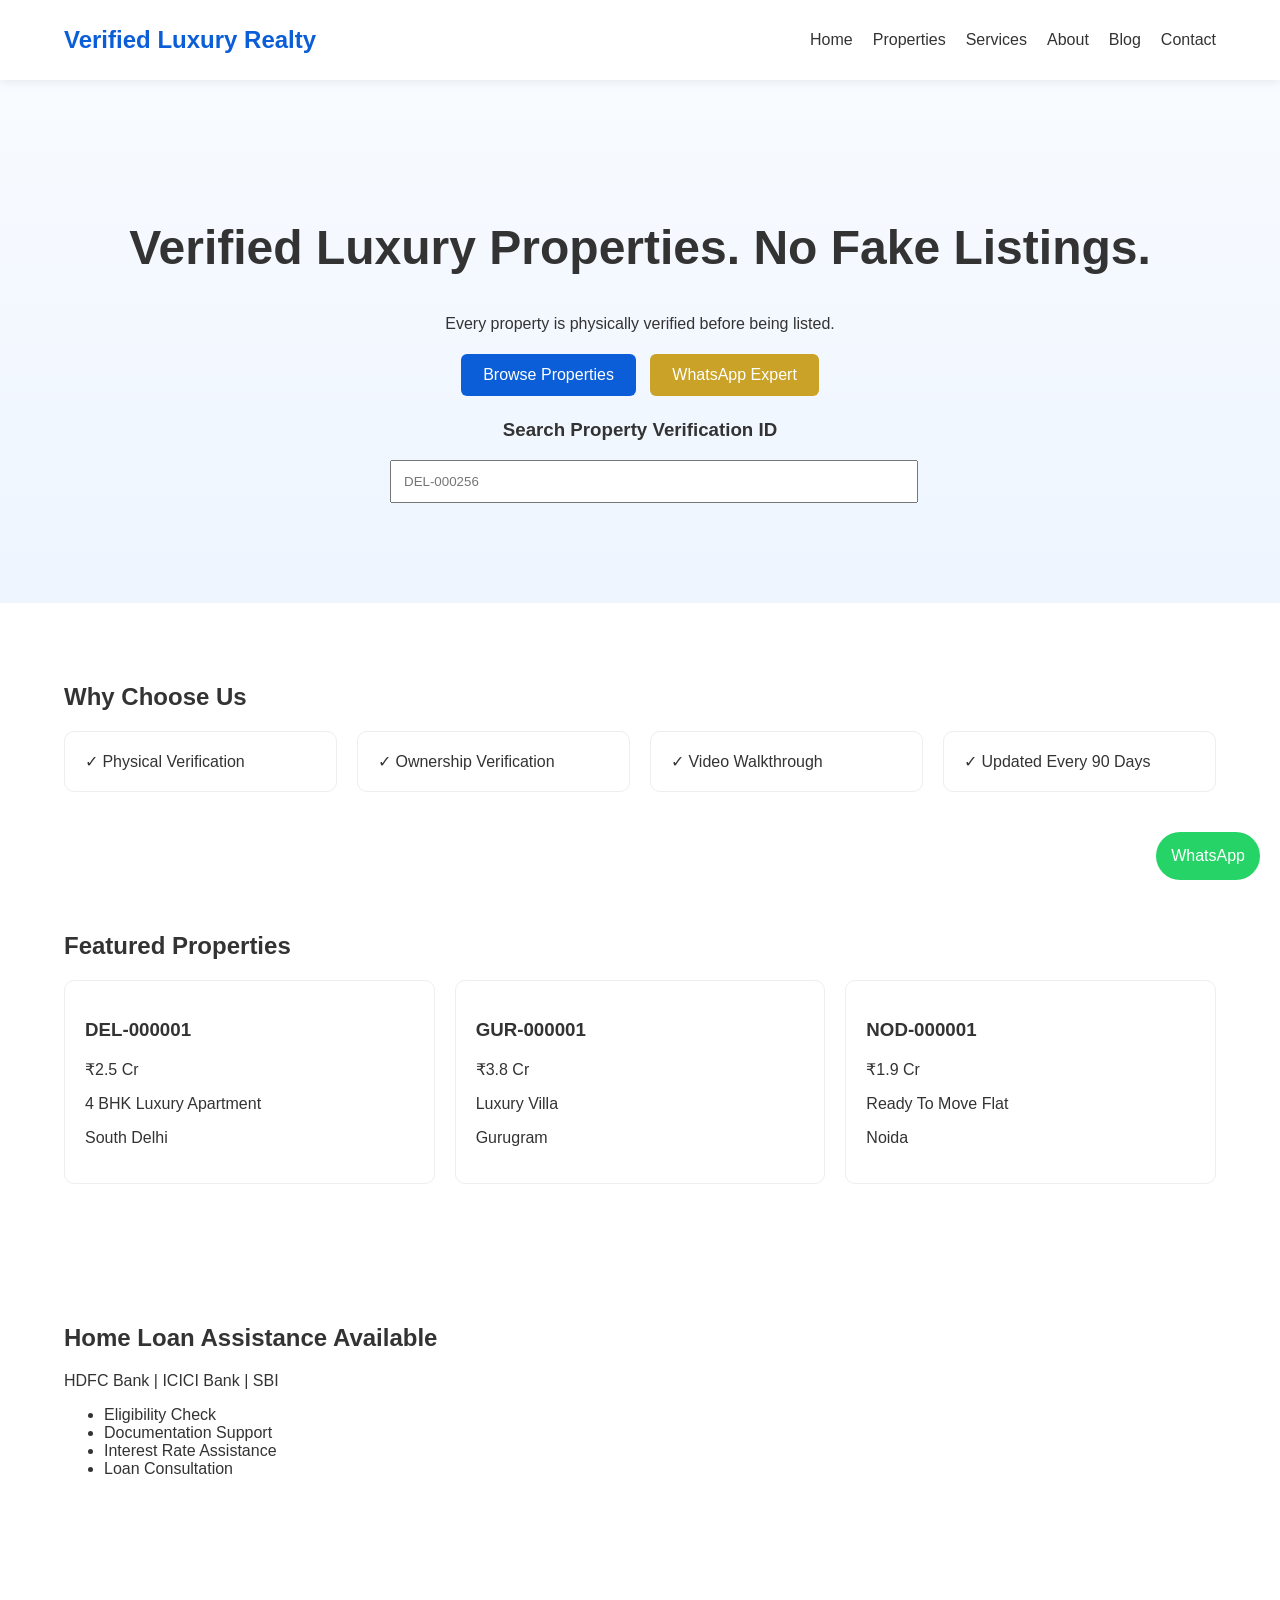
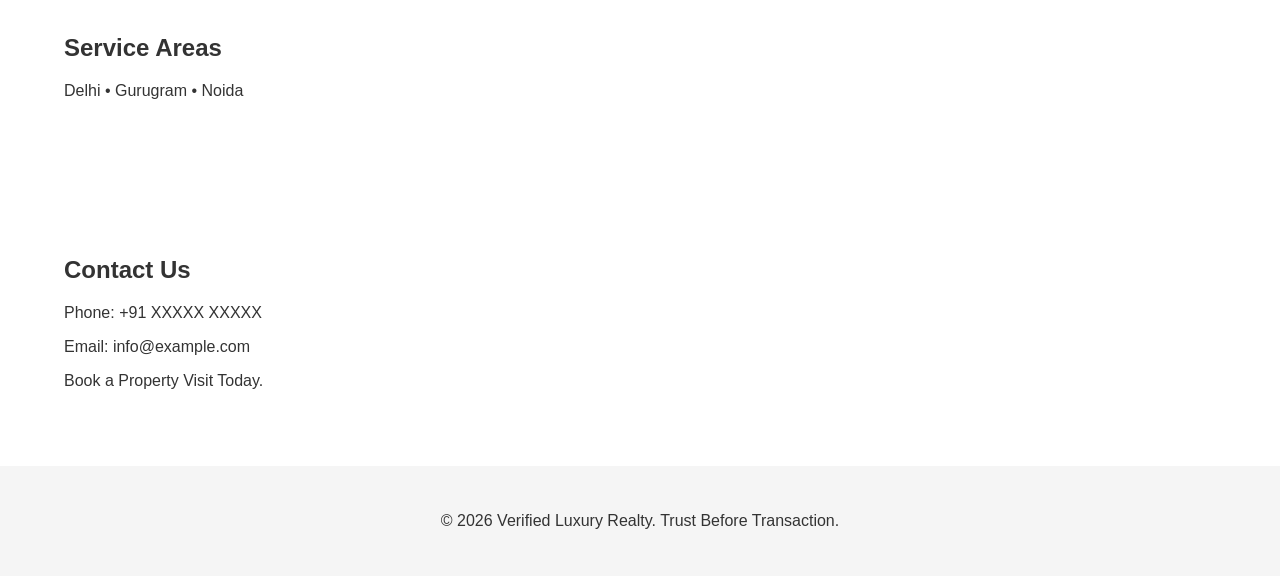
==== index.html @ 6202acb5 "Add files via upload" ====
<!DOCTYPE html>
<html lang="en">
<head>
<meta charset="UTF-8">
<meta name="viewport" content="width=device-width, initial-scale=1.0">
<title>Verified Luxury Realty | Verified Luxury Properties</title>
<meta name="description" content="100% Verified Luxury Property Listings in Delhi, Gurugram and Noida.">
<style>
body{font-family:Arial,sans-serif;margin:0;background:#fff;color:#333}
header{background:#fff;padding:15px 5%;position:sticky;top:0;box-shadow:0 2px 10px rgba(0,0,0,.08)}
nav{display:flex;justify-content:space-between;align-items:center}
.logo{font-size:24px;font-weight:bold;color:#0b5ed7}
nav ul{display:flex;list-style:none;gap:20px}
nav a{text-decoration:none;color:#333}
.hero{padding:100px 5%;background:linear-gradient(#f8fbff,#eef5ff);text-align:center}
.hero h1{font-size:48px}
.btn{display:inline-block;padding:12px 22px;background:#0b5ed7;color:#fff;text-decoration:none;border-radius:6px;margin:5px}
.gold{background:#c9a227}
.section{padding:60px 5%}
.cards{display:grid;grid-template-columns:repeat(auto-fit,minmax(250px,1fr));gap:20px}
.card{border:1px solid #eee;padding:20px;border-radius:10px}
.footer{background:#f5f5f5;padding:30px;text-align:center}
.search{max-width:500px;margin:auto}
input{width:100%;padding:12px}
.whatsapp{position:fixed;right:20px;bottom:20px;background:#25D366;color:white;padding:15px;border-radius:50px;text-decoration:none}
</style>
</head>
<body>

<header>
<nav>
<div class="logo">Verified Luxury Realty</div>
<ul>
<li><a href="#">Home</a></li>
<li><a href="#">Properties</a></li>
<li><a href="#">Services</a></li>
<li><a href="#">About</a></li>
<li><a href="#">Blog</a></li>
<li><a href="#">Contact</a></li>
</ul>
</nav>
</header>

<section class="hero">
<h1>Verified Luxury Properties. No Fake Listings.</h1>
<p>Every property is physically verified before being listed.</p>
<a class="btn" href="#">Browse Properties</a>
<a class="btn gold" href="#">WhatsApp Expert</a>

<div class="search">
<h3>Search Property Verification ID</h3>
<input type="text" placeholder="DEL-000256">
</div>
</section>

<section class="section">
<h2>Why Choose Us</h2>
<div class="cards">
<div class="card">✓ Physical Verification</div>
<div class="card">✓ Ownership Verification</div>
<div class="card">✓ Video Walkthrough</div>
<div class="card">✓ Updated Every 90 Days</div>
</div>
</section>

<section class="section">
<h2>Featured Properties</h2>
<div class="cards">
<div class="card">
<h3>DEL-000001</h3>
<p>₹2.5 Cr</p>
<p>4 BHK Luxury Apartment</p>
<p>South Delhi</p>
</div>
<div class="card">
<h3>GUR-000001</h3>
<p>₹3.8 Cr</p>
<p>Luxury Villa</p>
<p>Gurugram</p>
</div>
<div class="card">
<h3>NOD-000001</h3>
<p>₹1.9 Cr</p>
<p>Ready To Move Flat</p>
<p>Noida</p>
</div>
</div>
</section>

<section class="section">
<h2>Home Loan Assistance Available</h2>
<p>HDFC Bank | ICICI Bank | SBI</p>
<ul>
<li>Eligibility Check</li>
<li>Documentation Support</li>
<li>Interest Rate Assistance</li>
<li>Loan Consultation</li>
</ul>
</section>

<section class="section">
<h2>Service Areas</h2>
<p>Delhi • Gurugram • Noida</p>
</section>

<section class="section">
<h2>Contact Us</h2>
<p>Phone: +91 XXXXX XXXXX</p>
<p>Email: info@example.com</p>
<p>Book a Property Visit Today.</p>
</section>

<div class="footer">
<p>© 2026 Verified Luxury Realty. Trust Before Transaction.</p>
</div>

<a class="whatsapp" href="#">WhatsApp</a>

</body>
</html>
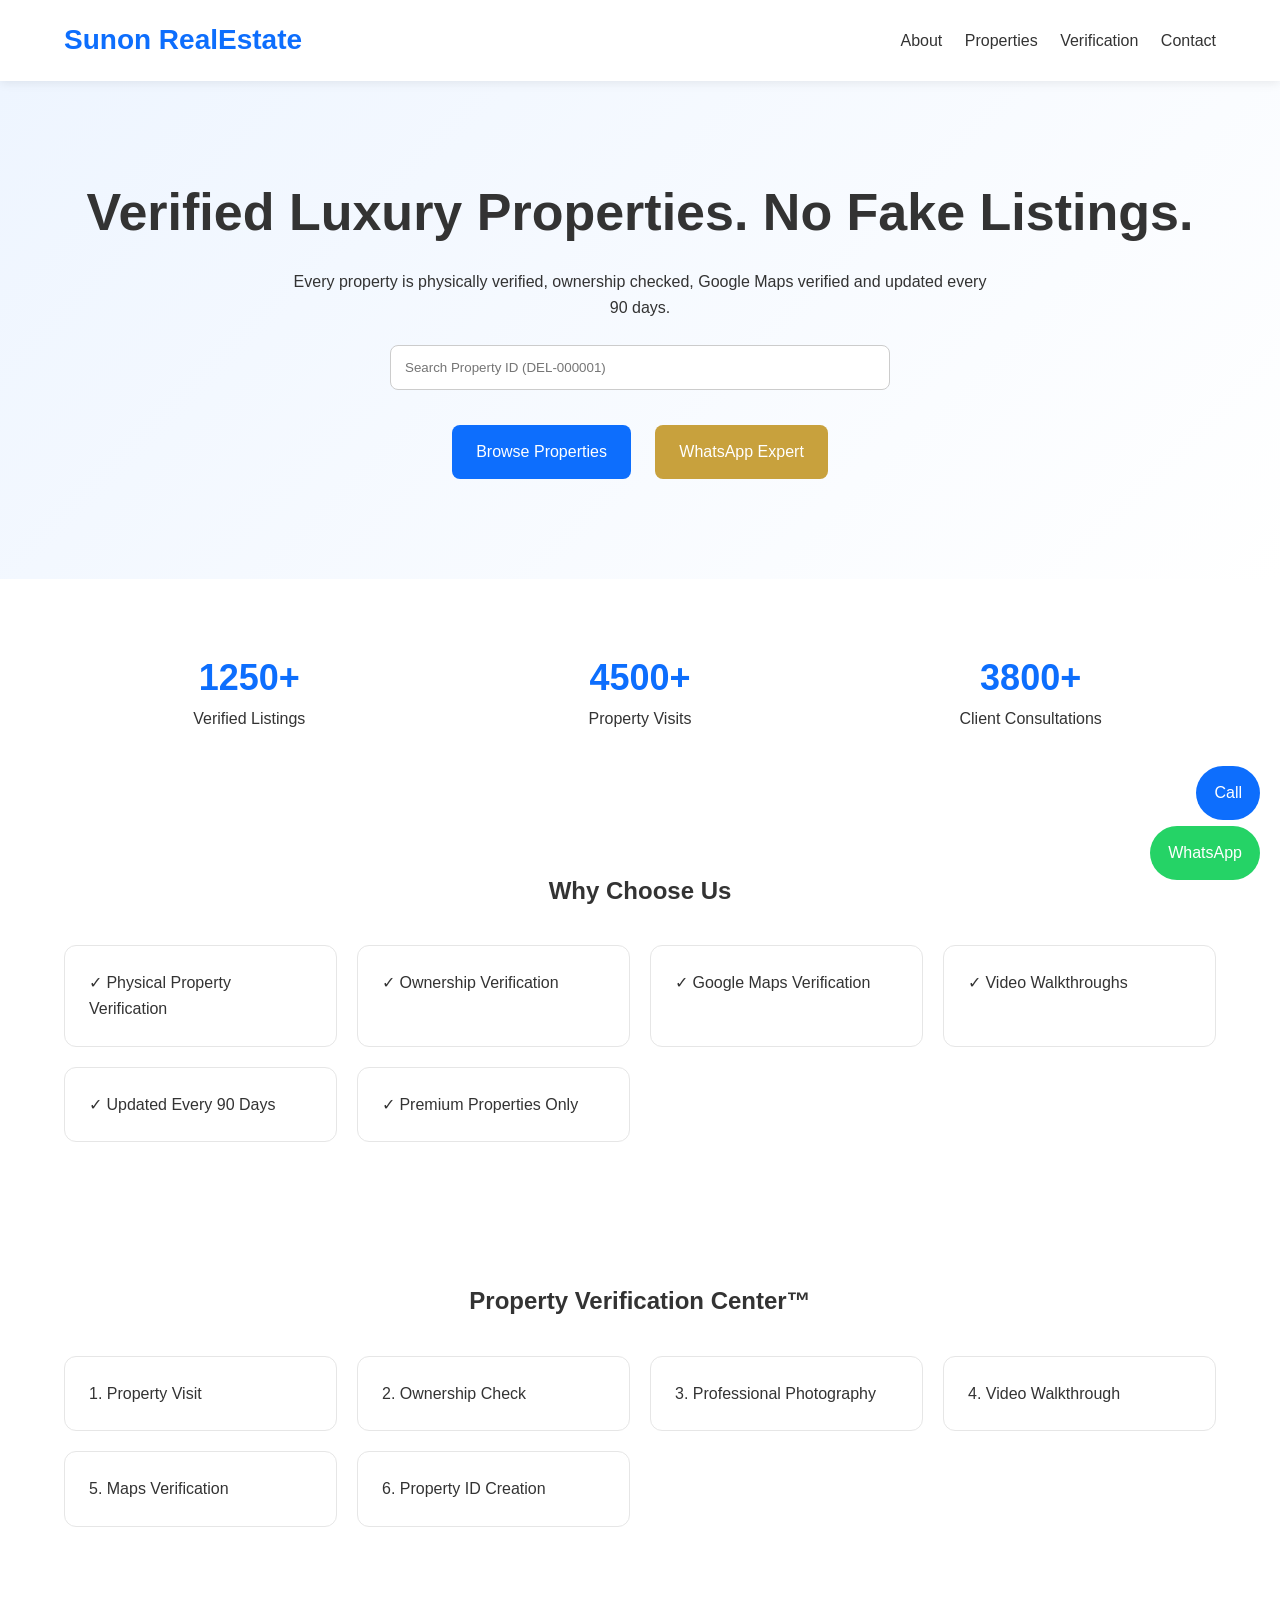
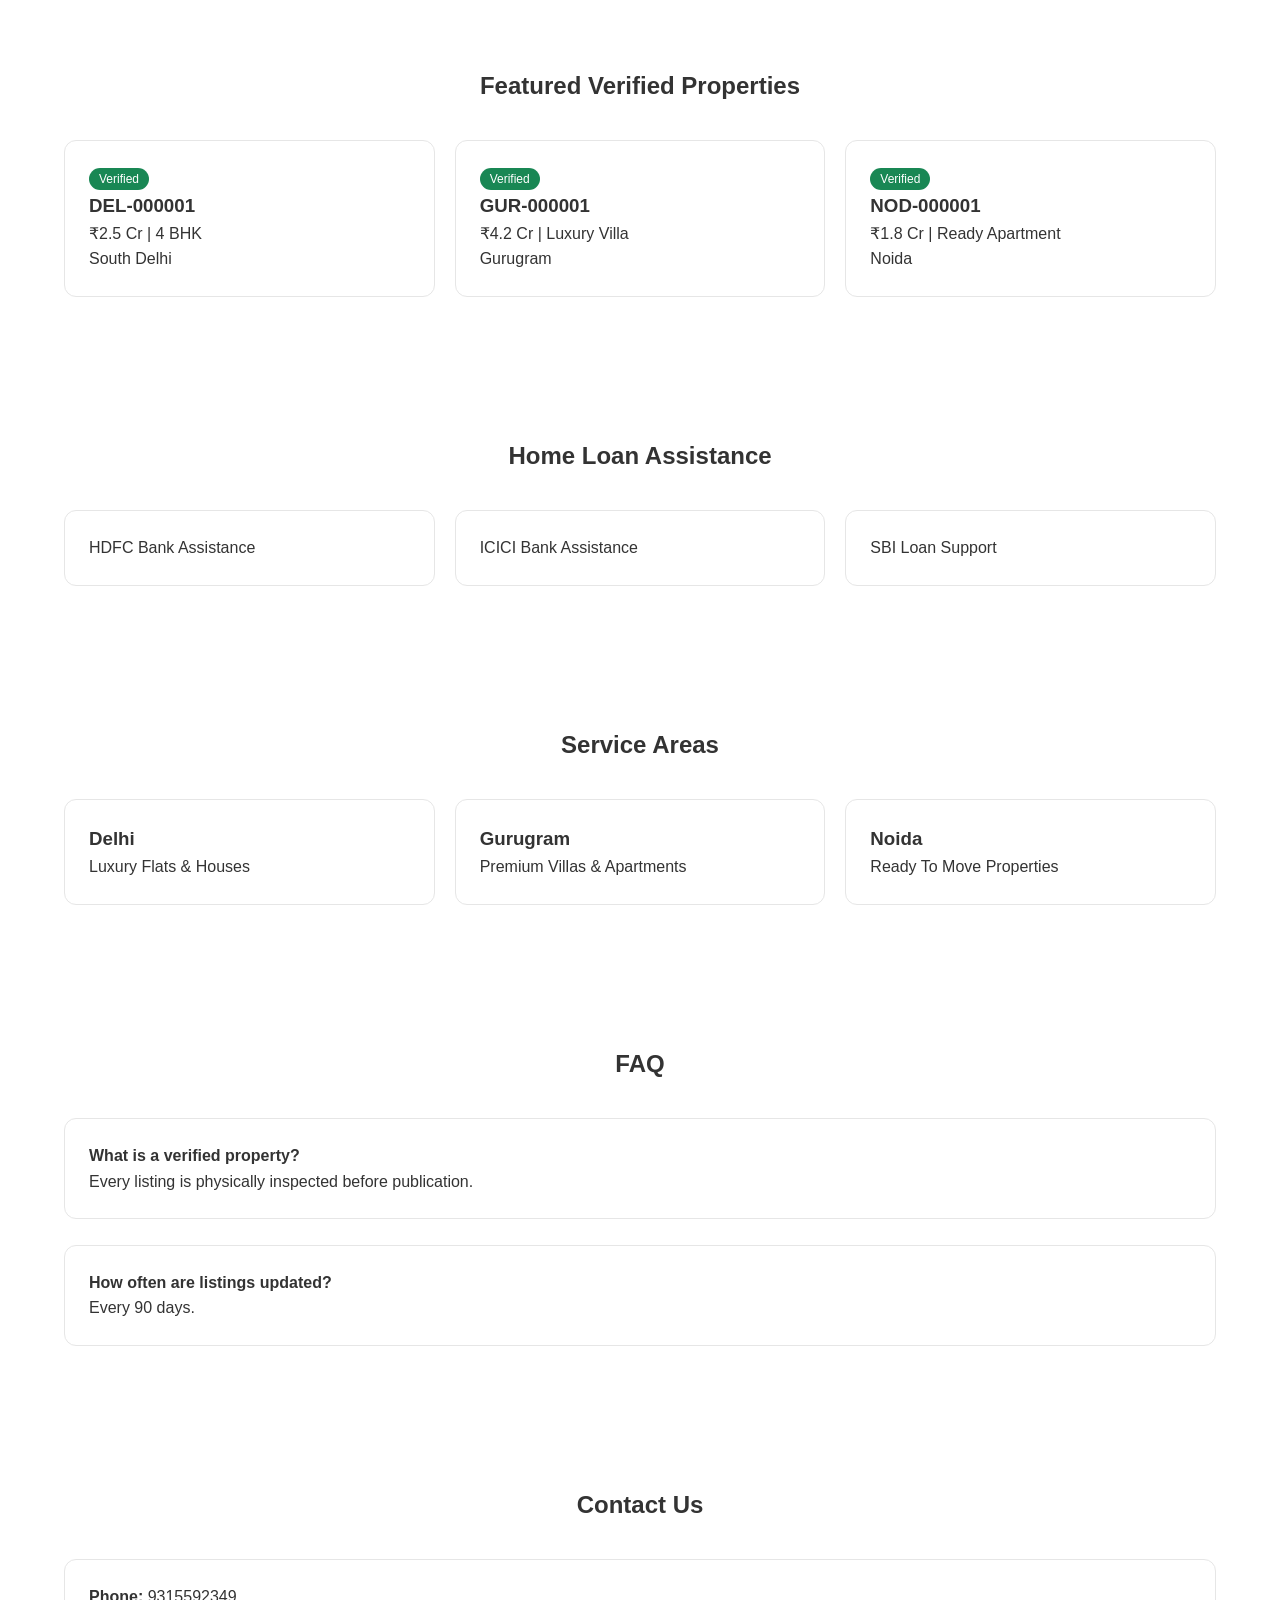
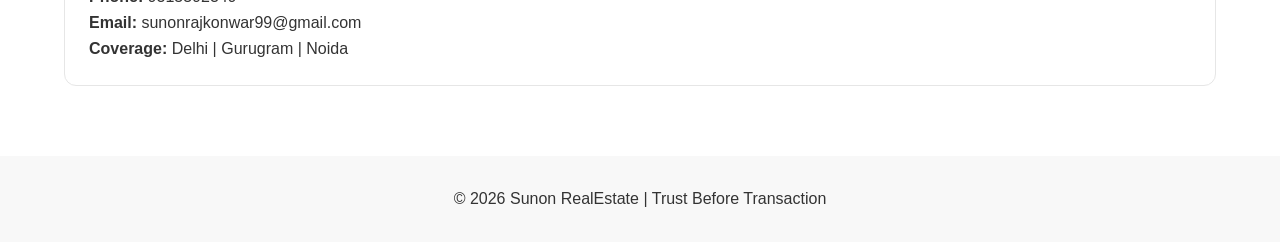
==== commit 09ef20b4: "Add files via upload" ====
--- a/index.html
+++ b/index.html
@@ -3,118 +3,175 @@
 <head>
 <meta charset="UTF-8">
 <meta name="viewport" content="width=device-width, initial-scale=1.0">
-<title>Verified Luxury Realty | Verified Luxury Properties</title>
-<meta name="description" content="100% Verified Luxury Property Listings in Delhi, Gurugram and Noida.">
+<title>Sunon RealEstate | Verified Luxury Properties</title>
+<meta name="description" content="Verified luxury properties in Delhi, Gurugram and Noida.">
 <style>
-body{font-family:Arial,sans-serif;margin:0;background:#fff;color:#333}
-header{background:#fff;padding:15px 5%;position:sticky;top:0;box-shadow:0 2px 10px rgba(0,0,0,.08)}
-nav{display:flex;justify-content:space-between;align-items:center}
-.logo{font-size:24px;font-weight:bold;color:#0b5ed7}
-nav ul{display:flex;list-style:none;gap:20px}
-nav a{text-decoration:none;color:#333}
-.hero{padding:100px 5%;background:linear-gradient(#f8fbff,#eef5ff);text-align:center}
-.hero h1{font-size:48px}
-.btn{display:inline-block;padding:12px 22px;background:#0b5ed7;color:#fff;text-decoration:none;border-radius:6px;margin:5px}
-.gold{background:#c9a227}
-.section{padding:60px 5%}
-.cards{display:grid;grid-template-columns:repeat(auto-fit,minmax(250px,1fr));gap:20px}
-.card{border:1px solid #eee;padding:20px;border-radius:10px}
-.footer{background:#f5f5f5;padding:30px;text-align:center}
-.search{max-width:500px;margin:auto}
-input{width:100%;padding:12px}
-.whatsapp{position:fixed;right:20px;bottom:20px;background:#25D366;color:white;padding:15px;border-radius:50px;text-decoration:none}
+*{margin:0;padding:0;box-sizing:border-box}
+body{font-family:Arial,sans-serif;line-height:1.6;color:#333;background:#fff}
+header{position:sticky;top:0;background:#fff;box-shadow:0 2px 10px rgba(0,0,0,.08);z-index:100}
+.container{width:90%;max-width:1200px;margin:auto}
+nav{display:flex;justify-content:space-between;align-items:center;padding:18px 0}
+.logo{font-size:28px;font-weight:700;color:#0d6efd}
+nav a{text-decoration:none;color:#333;margin-left:18px}
+.hero{background:linear-gradient(135deg,#eef5ff,#fff);padding:90px 0;text-align:center}
+.hero h1{font-size:52px;margin-bottom:15px}
+.hero p{max-width:700px;margin:auto}
+.btn{display:inline-block;padding:14px 24px;margin:10px;border-radius:8px;text-decoration:none;color:#fff;background:#0d6efd}
+.gold{background:#c8a13d}
+section{padding:70px 0}
+.grid{display:grid;grid-template-columns:repeat(auto-fit,minmax(250px,1fr));gap:20px}
+.card{border:1px solid #e6e6e6;padding:24px;border-radius:12px;background:#fff}
+.badge{background:#198754;color:#fff;padding:4px 10px;border-radius:20px;font-size:12px}
+.stats{text-align:center}
+.stats h3{font-size:36px;color:#0d6efd}
+.search{max-width:500px;margin:25px auto}
+.search input{width:100%;padding:14px;border:1px solid #ccc;border-radius:8px}
+.footer{background:#f8f8f8;padding:30px;text-align:center}
+.whatsapp,.call{position:fixed;right:20px;padding:14px 18px;color:#fff;text-decoration:none;border-radius:30px}
+.whatsapp{bottom:20px;background:#25D366}
+.call{bottom:80px;background:#0d6efd}
+h2{text-align:center;margin-bottom:35px}
 </style>
 </head>
 <body>
 
 <header>
+<div class="container">
 <nav>
-<div class="logo">Verified Luxury Realty</div>
-<ul>
-<li><a href="#">Home</a></li>
-<li><a href="#">Properties</a></li>
-<li><a href="#">Services</a></li>
-<li><a href="#">About</a></li>
-<li><a href="#">Blog</a></li>
-<li><a href="#">Contact</a></li>
-</ul>
+<div class="logo">Sunon RealEstate</div>
+<div>
+<a href="#about">About</a>
+<a href="#properties">Properties</a>
+<a href="#verification">Verification</a>
+<a href="#contact">Contact</a>
+</div>
 </nav>
+</div>
 </header>
 
 <section class="hero">
+<div class="container">
 <h1>Verified Luxury Properties. No Fake Listings.</h1>
-<p>Every property is physically verified before being listed.</p>
-<a class="btn" href="#">Browse Properties</a>
-<a class="btn gold" href="#">WhatsApp Expert</a>
+<p>Every property is physically verified, ownership checked, Google Maps verified and updated every 90 days.</p>
 
 <div class="search">
-<h3>Search Property Verification ID</h3>
-<input type="text" placeholder="DEL-000256">
+<input type="text" placeholder="Search Property ID (DEL-000001)">
+</div>
+
+<a class="btn" href="#properties">Browse Properties</a>
+<a class="btn gold" href="https://wa.me/919315592349">WhatsApp Expert</a>
 </div>
 </section>
 
-<section class="section">
-<h2>Why Choose Us</h2>
-<div class="cards">
-<div class="card">✓ Physical Verification</div>
-<div class="card">✓ Ownership Verification</div>
-<div class="card">✓ Video Walkthrough</div>
-<div class="card">✓ Updated Every 90 Days</div>
+<section>
+<div class="container grid stats">
+<div><h3>1250+</h3><p>Verified Listings</p></div>
+<div><h3>4500+</h3><p>Property Visits</p></div>
+<div><h3>3800+</h3><p>Client Consultations</p></div>
 </div>
 </section>
 
-<section class="section">
-<h2>Featured Properties</h2>
-<div class="cards">
-<div class="card">
-<h3>DEL-000001</h3>
-<p>₹2.5 Cr</p>
-<p>4 BHK Luxury Apartment</p>
-<p>South Delhi</p>
-</div>
-<div class="card">
-<h3>GUR-000001</h3>
-<p>₹3.8 Cr</p>
-<p>Luxury Villa</p>
-<p>Gurugram</p>
-</div>
-<div class="card">
-<h3>NOD-000001</h3>
-<p>₹1.9 Cr</p>
-<p>Ready To Move Flat</p>
-<p>Noida</p>
+<section id="about">
+<div class="container">
+<h2>Why Choose Us</h2>
+<div class="grid">
+<div class="card">✓ Physical Property Verification</div>
+<div class="card">✓ Ownership Verification</div>
+<div class="card">✓ Google Maps Verification</div>
+<div class="card">✓ Video Walkthroughs</div>
+<div class="card">✓ Updated Every 90 Days</div>
+<div class="card">✓ Premium Properties Only</div>
 </div>
 </div>
 </section>
 
-<section class="section">
-<h2>Home Loan Assistance Available</h2>
-<p>HDFC Bank | ICICI Bank | SBI</p>
-<ul>
-<li>Eligibility Check</li>
-<li>Documentation Support</li>
-<li>Interest Rate Assistance</li>
-<li>Loan Consultation</li>
-</ul>
+<section id="verification">
+<div class="container">
+<h2>Property Verification Center™</h2>
+<div class="grid">
+<div class="card">1. Property Visit</div>
+<div class="card">2. Ownership Check</div>
+<div class="card">3. Professional Photography</div>
+<div class="card">4. Video Walkthrough</div>
+<div class="card">5. Maps Verification</div>
+<div class="card">6. Property ID Creation</div>
+</div>
+</div>
 </section>
 
-<section class="section">
-<h2>Service Areas</h2>
-<p>Delhi • Gurugram • Noida</p>
+<section id="properties">
+<div class="container">
+<h2>Featured Verified Properties</h2>
+<div class="grid">
+<div class="card">
+<span class="badge">Verified</span>
+<h3>DEL-000001</h3>
+<p>₹2.5 Cr | 4 BHK</p>
+<p>South Delhi</p>
+</div>
+<div class="card">
+<span class="badge">Verified</span>
+<h3>GUR-000001</h3>
+<p>₹4.2 Cr | Luxury Villa</p>
+<p>Gurugram</p>
+</div>
+<div class="card">
+<span class="badge">Verified</span>
+<h3>NOD-000001</h3>
+<p>₹1.8 Cr | Ready Apartment</p>
+<p>Noida</p>
+</div>
+</div>
+</div>
 </section>
 
-<section class="section">
+<section>
+<div class="container">
+<h2>Home Loan Assistance</h2>
+<div class="grid">
+<div class="card">HDFC Bank Assistance</div>
+<div class="card">ICICI Bank Assistance</div>
+<div class="card">SBI Loan Support</div>
+</div>
+</div>
+</section>
+
+<section>
+<div class="container">
+<h2>Service Areas</h2>
+<div class="grid">
+<div class="card"><h3>Delhi</h3><p>Luxury Flats & Houses</p></div>
+<div class="card"><h3>Gurugram</h3><p>Premium Villas & Apartments</p></div>
+<div class="card"><h3>Noida</h3><p>Ready To Move Properties</p></div>
+</div>
+</div>
+</section>
+
+<section>
+<div class="container">
+<h2>FAQ</h2>
+<div class="card"><strong>What is a verified property?</strong><p>Every listing is physically inspected before publication.</p></div><br>
+<div class="card"><strong>How often are listings updated?</strong><p>Every 90 days.</p></div>
+</div>
+</section>
+
+<section id="contact">
+<div class="container">
 <h2>Contact Us</h2>
-<p>Phone: +91 XXXXX XXXXX</p>
-<p>Email: info@example.com</p>
-<p>Book a Property Visit Today.</p>
+<div class="card">
+<p><strong>Phone:</strong> 9315592349</p>
+<p><strong>Email:</strong> sunonrajkonwar99@gmail.com</p>
+<p><strong>Coverage:</strong> Delhi | Gurugram | Noida</p>
+</div>
+</div>
 </section>
 
 <div class="footer">
-<p>© 2026 Verified Luxury Realty. Trust Before Transaction.</p>
+<p>© 2026 Sunon RealEstate | Trust Before Transaction</p>
 </div>
 
-<a class="whatsapp" href="#">WhatsApp</a>
+<a class="call" href="tel:9315592349">Call</a>
+<a class="whatsapp" href="https://wa.me/919315592349">WhatsApp</a>
 
 </body>
 </html>
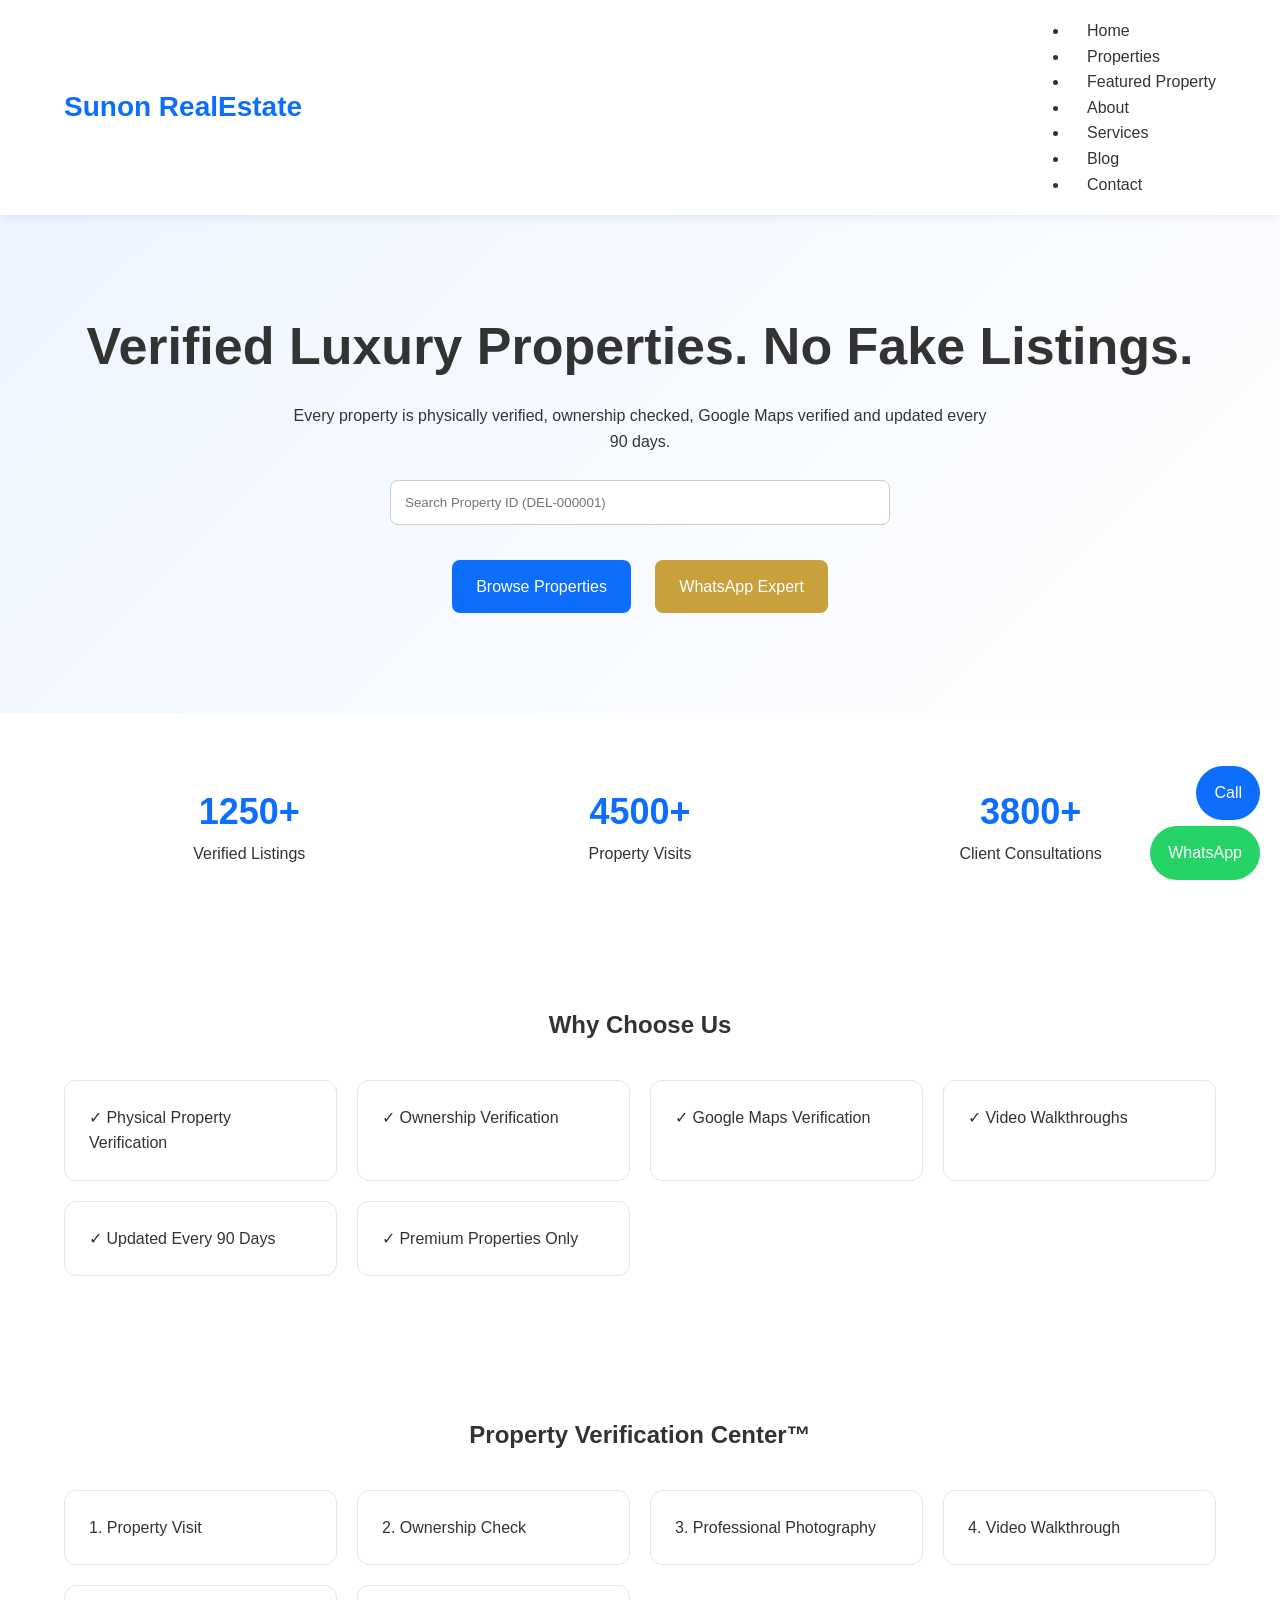
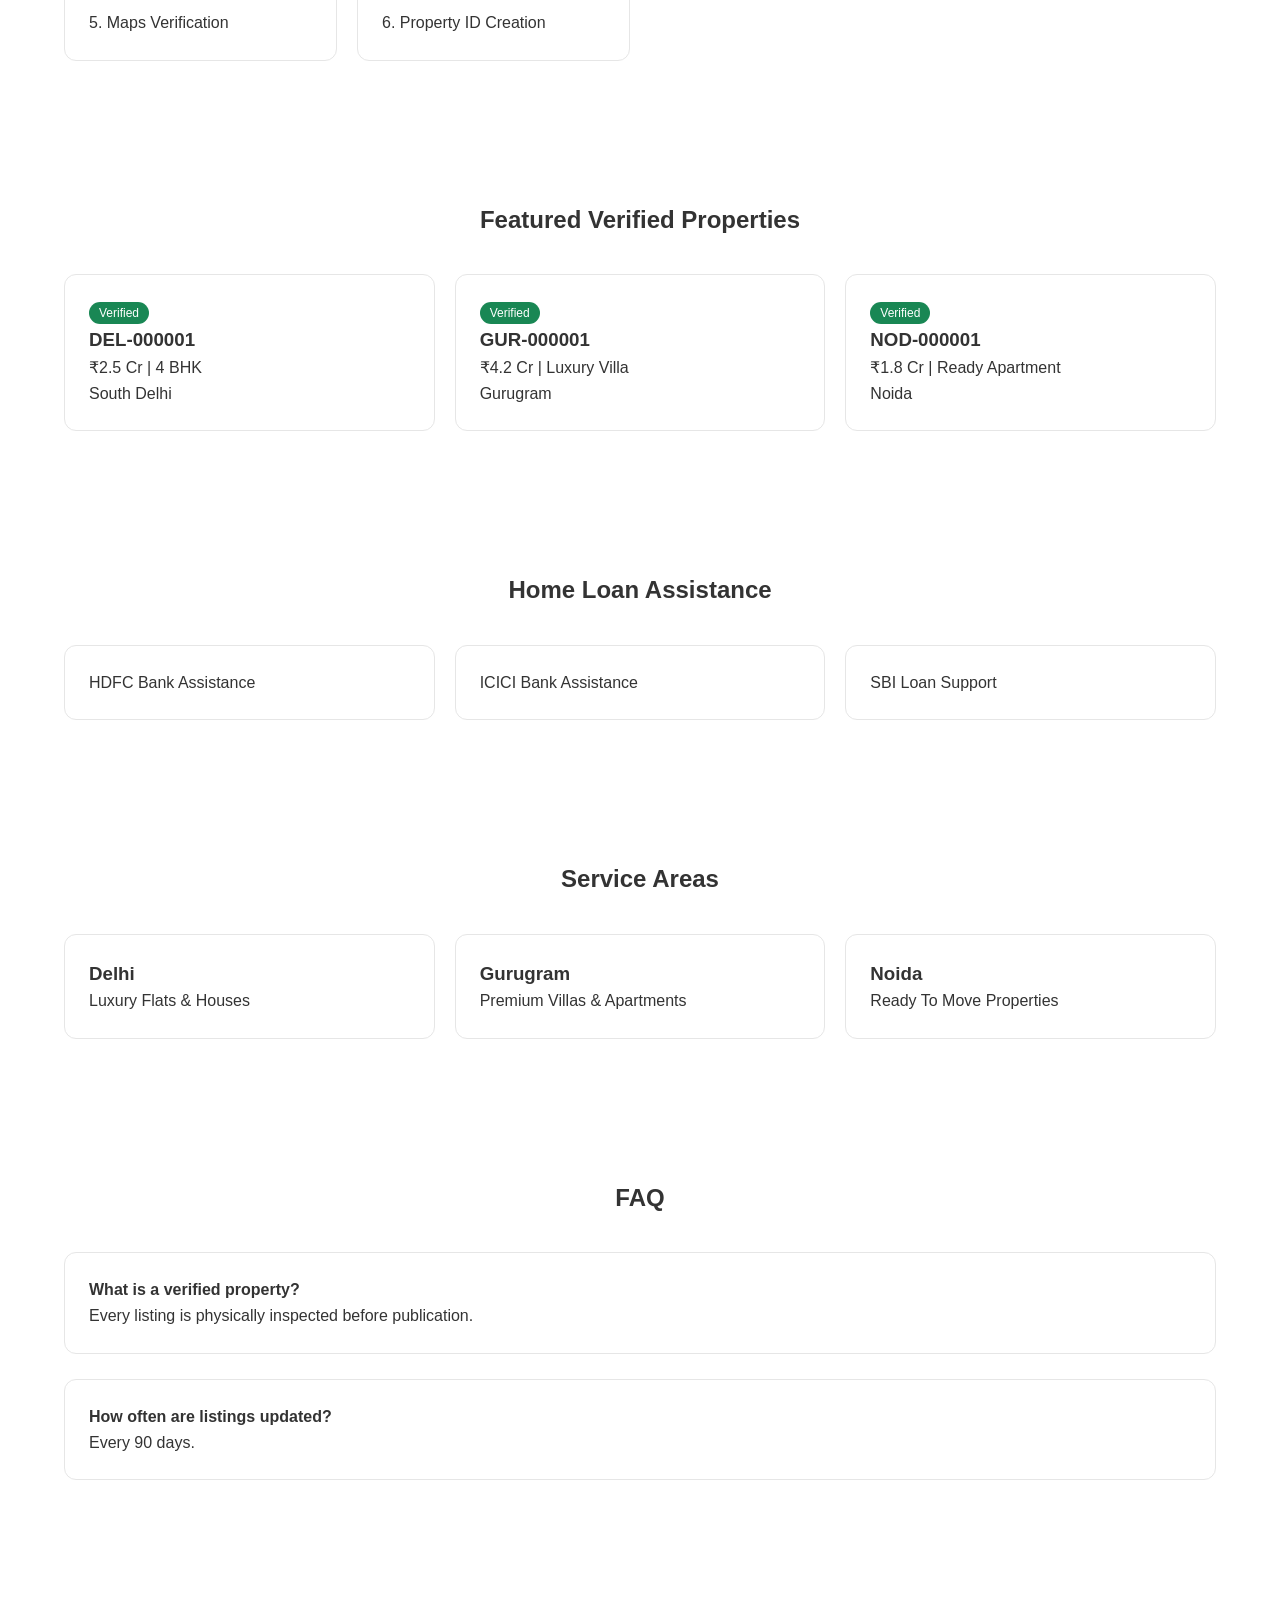
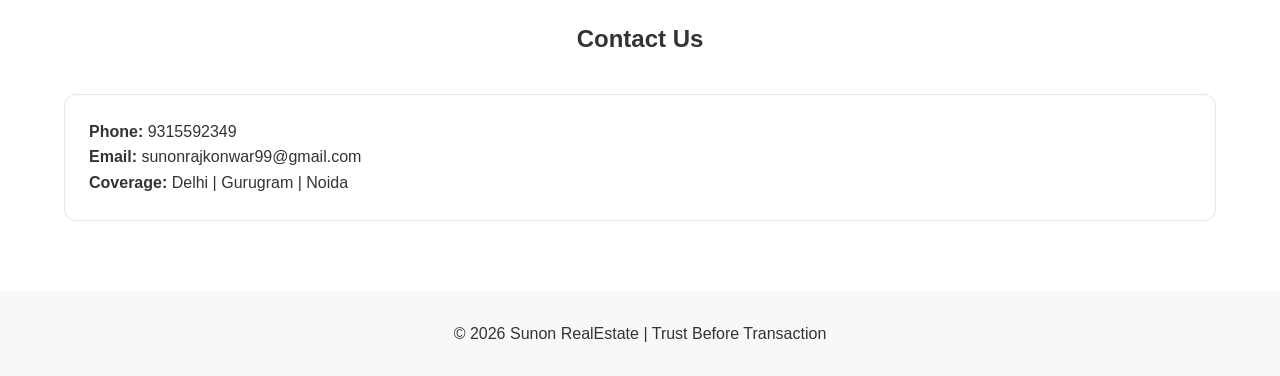
==== commit 2816e715: "Update index.html" ====
--- a/index.html
+++ b/index.html
@@ -38,13 +38,21 @@
 <header>
 <div class="container">
 <nav>
-<div class="logo">Sunon RealEstate</div>
-<div>
-<a href="#about">About</a>
-<a href="#properties">Properties</a>
-<a href="#verification">Verification</a>
-<a href="#contact">Contact</a>
+
+<div class="logo">
+Sunon RealEstate
 </div>
+
+<ul>
+<li><a href="index.html">Home</a></li>
+<li><a href="properties.html">Properties</a></li>
+<li><a href="property.html">Featured Property</a></li>
+<li><a href="about.html">About</a></li>
+<li><a href="services.html">Services</a></li>
+<li><a href="blog.html">Blog</a></li>
+<li><a href="contact.html">Contact</a></li>
+</ul>
+
 </nav>
 </div>
 </header>
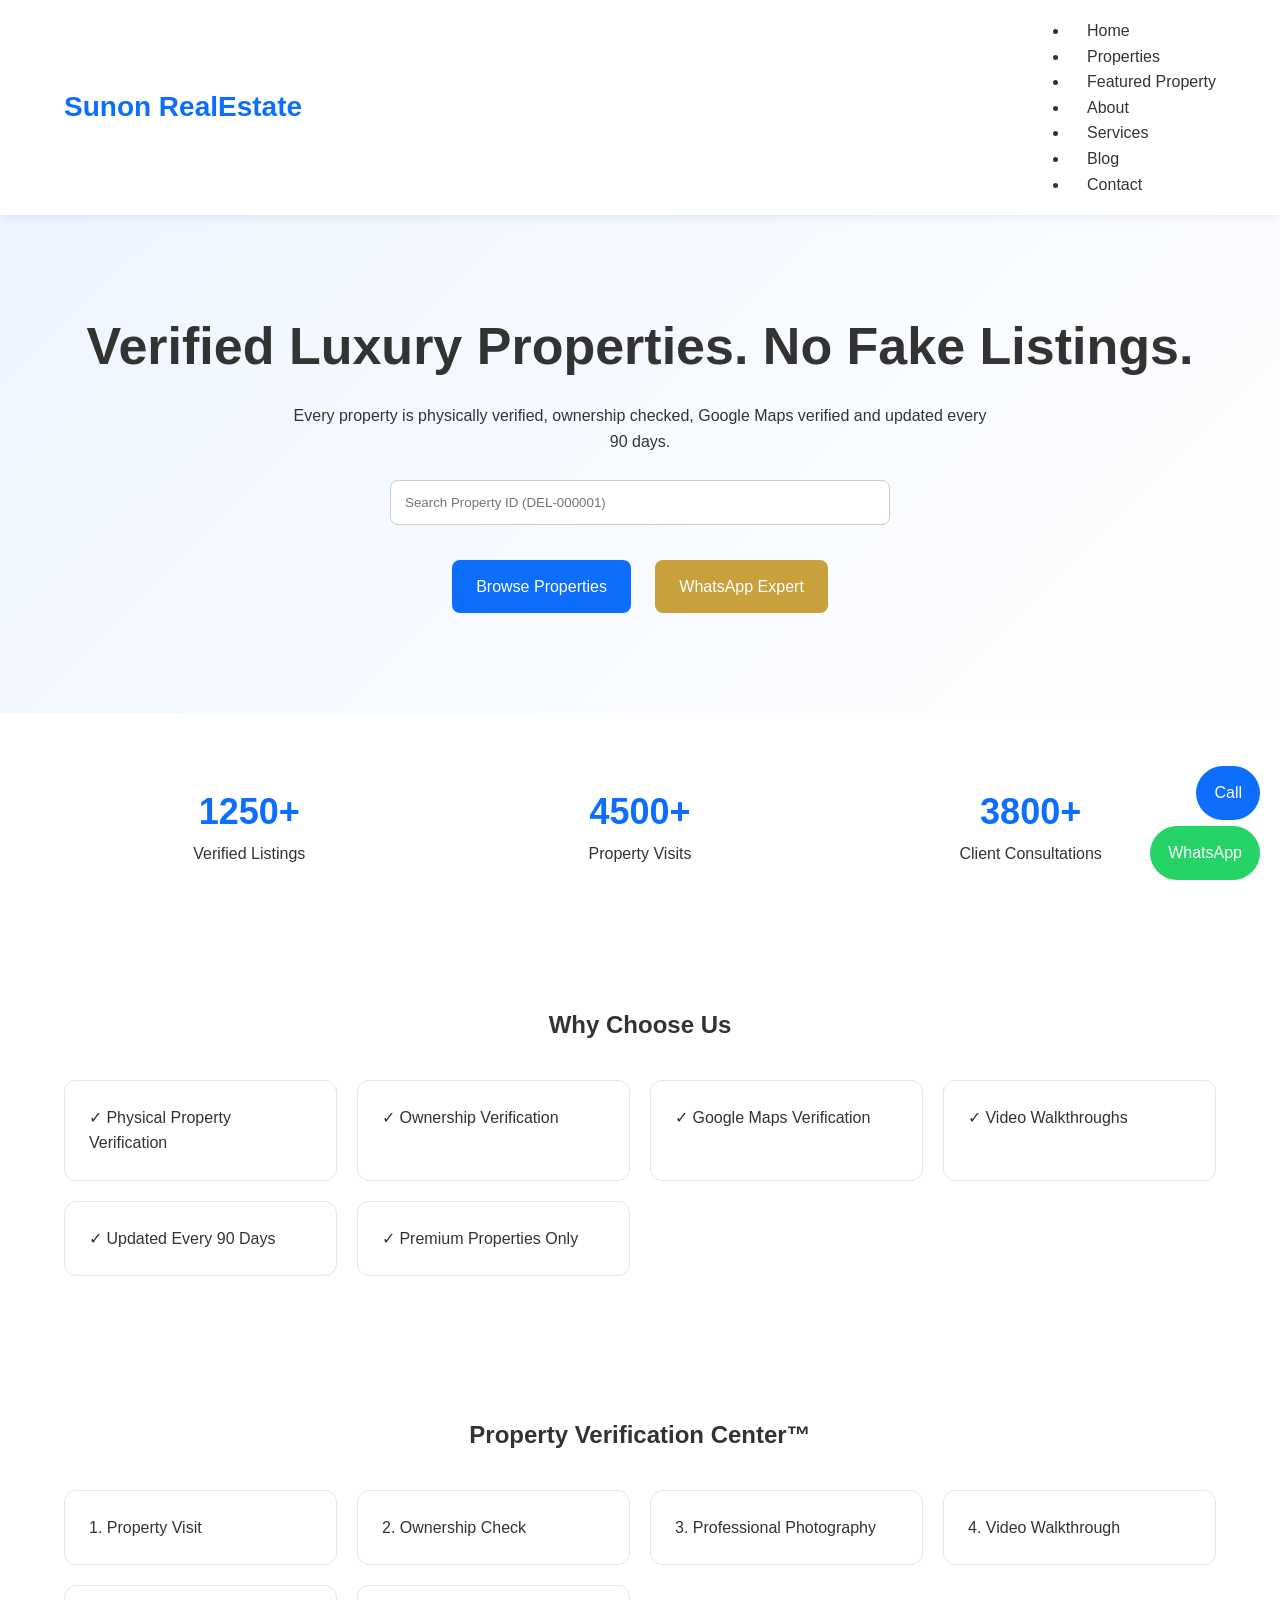
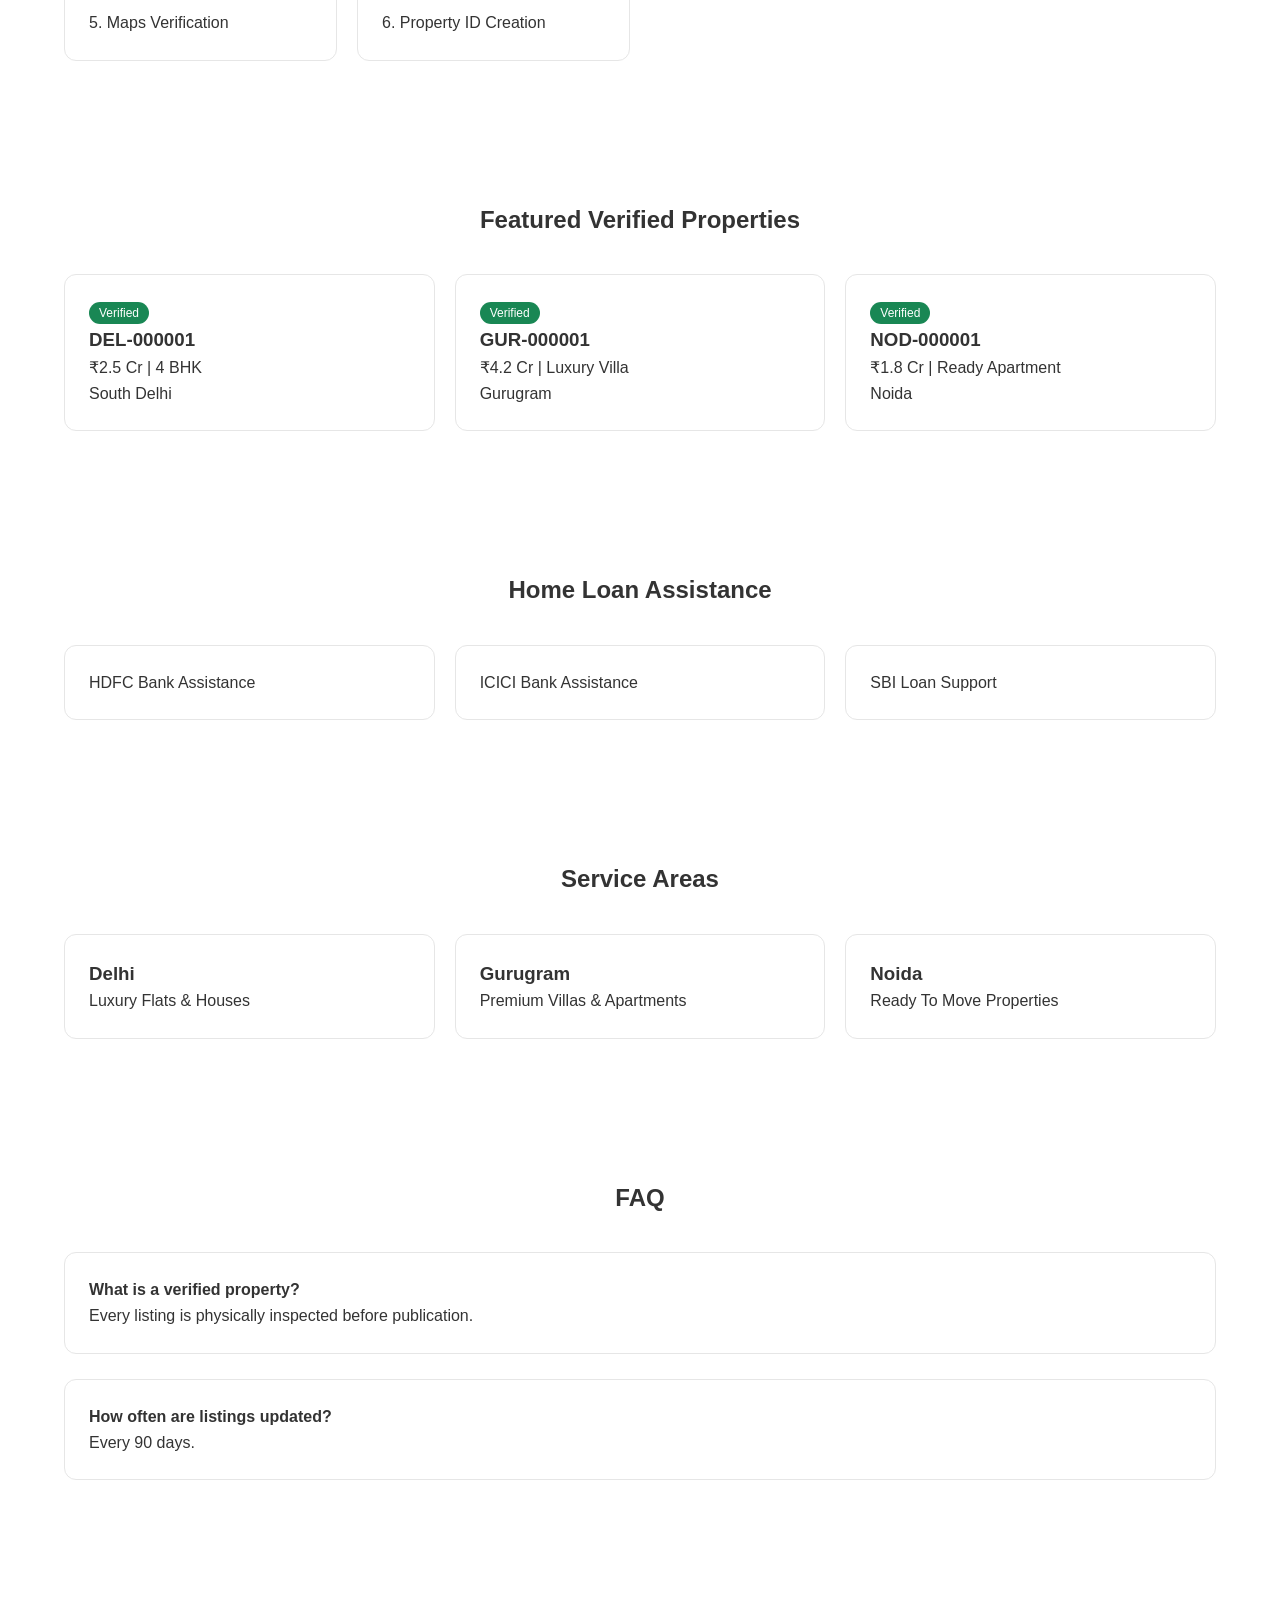
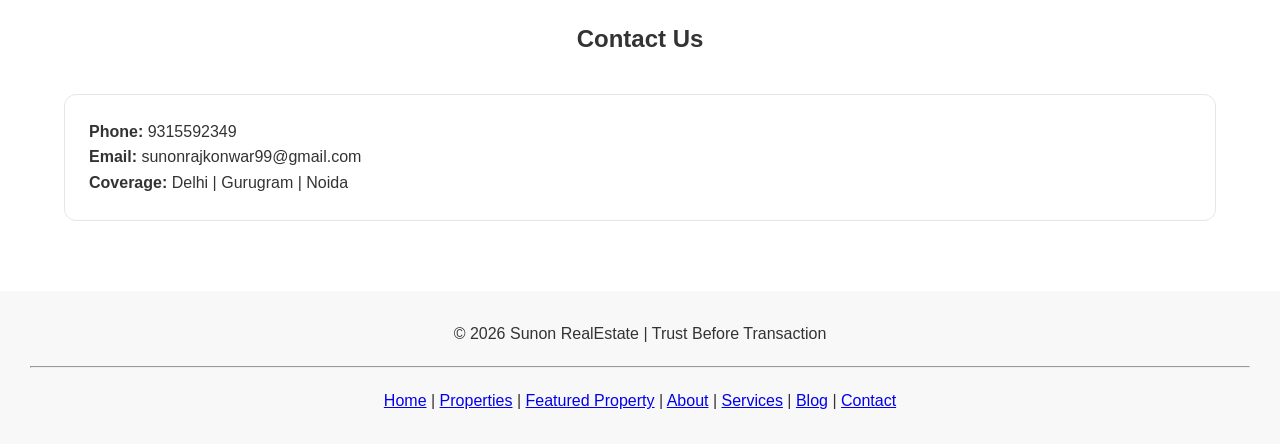
==== commit 47f1da12: "Update index.html" ====
--- a/index.html
+++ b/index.html
@@ -176,6 +176,17 @@
 
 <div class="footer">
 <p>© 2026 Sunon RealEstate | Trust Before Transaction</p>
+  <hr style="margin:20px 0;">
+
+<p>
+<a href="index.html">Home</a> |
+<a href="properties.html">Properties</a> |
+<a href="property.html">Featured Property</a> |
+<a href="about.html">About</a> |
+<a href="services.html">Services</a> |
+<a href="blog.html">Blog</a> |
+<a href="contact.html">Contact</a>
+</p>
 </div>
 
 <a class="call" href="tel:9315592349">Call</a>
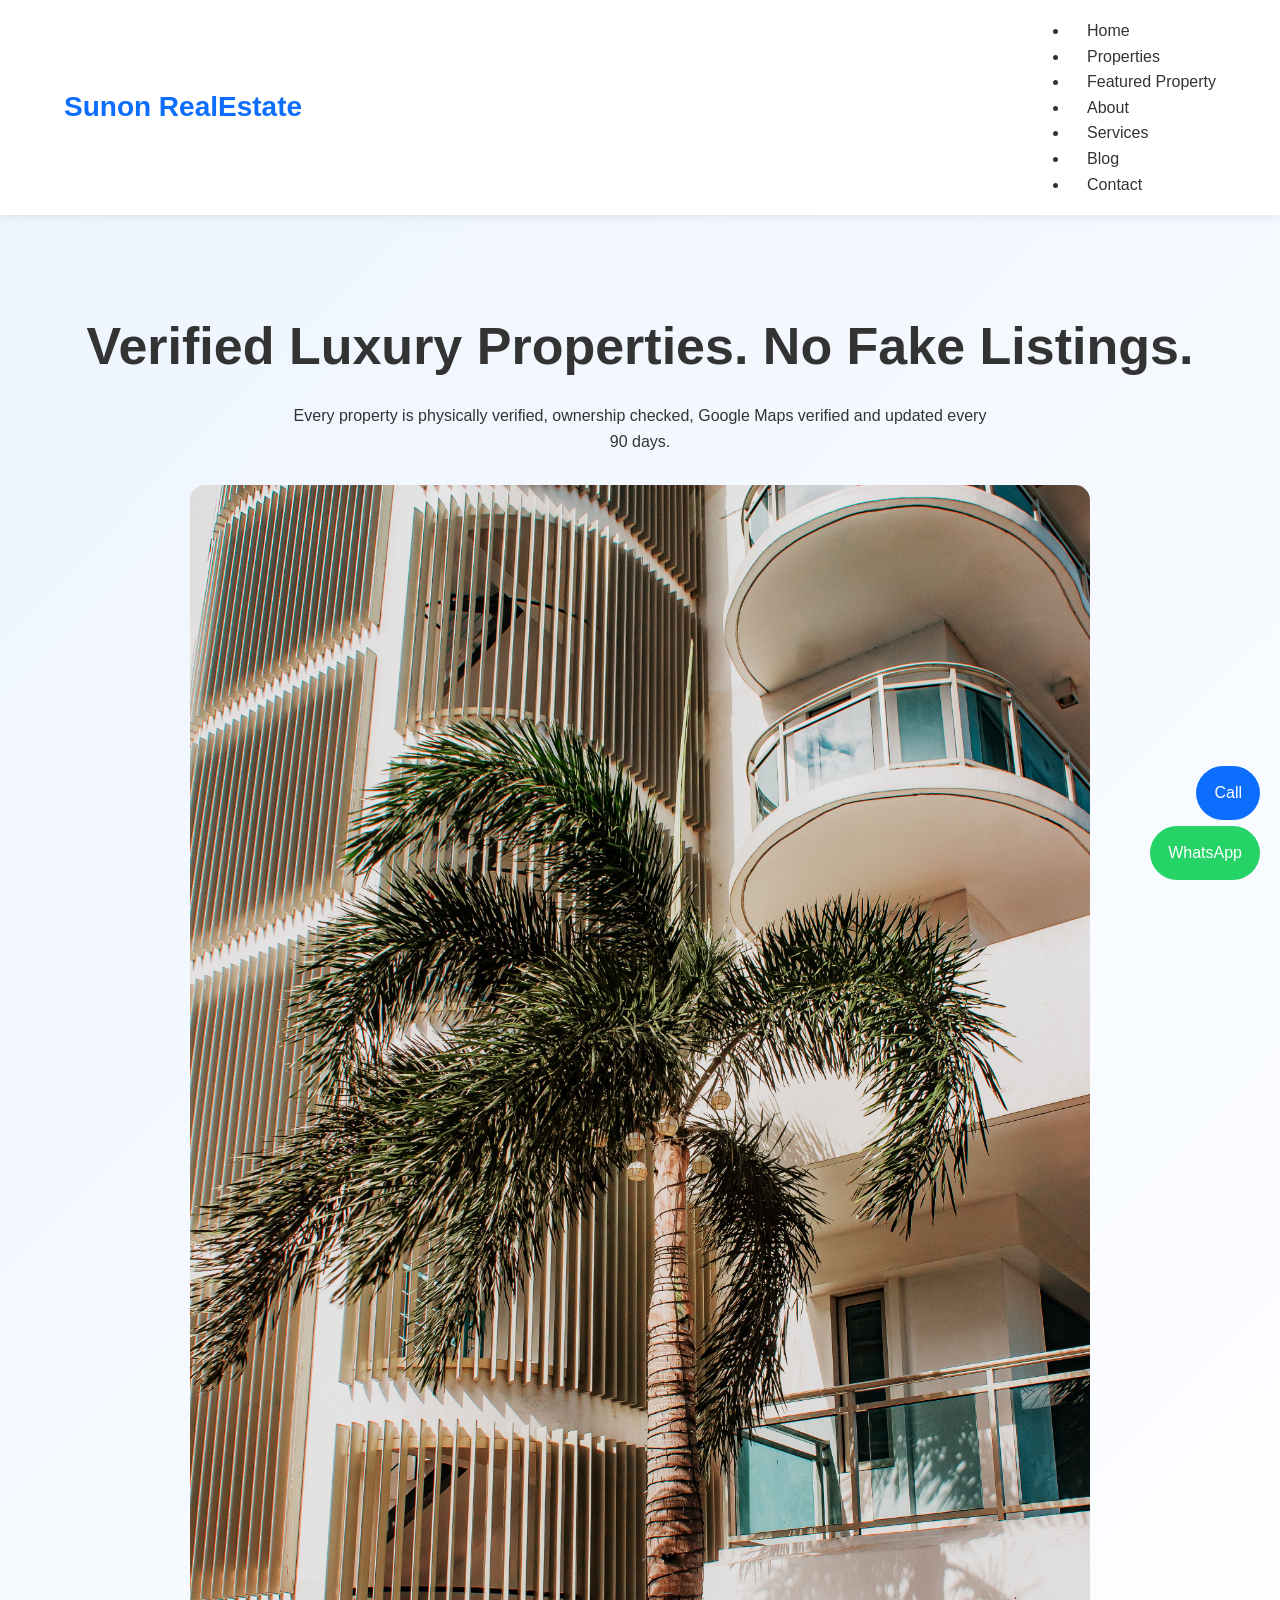
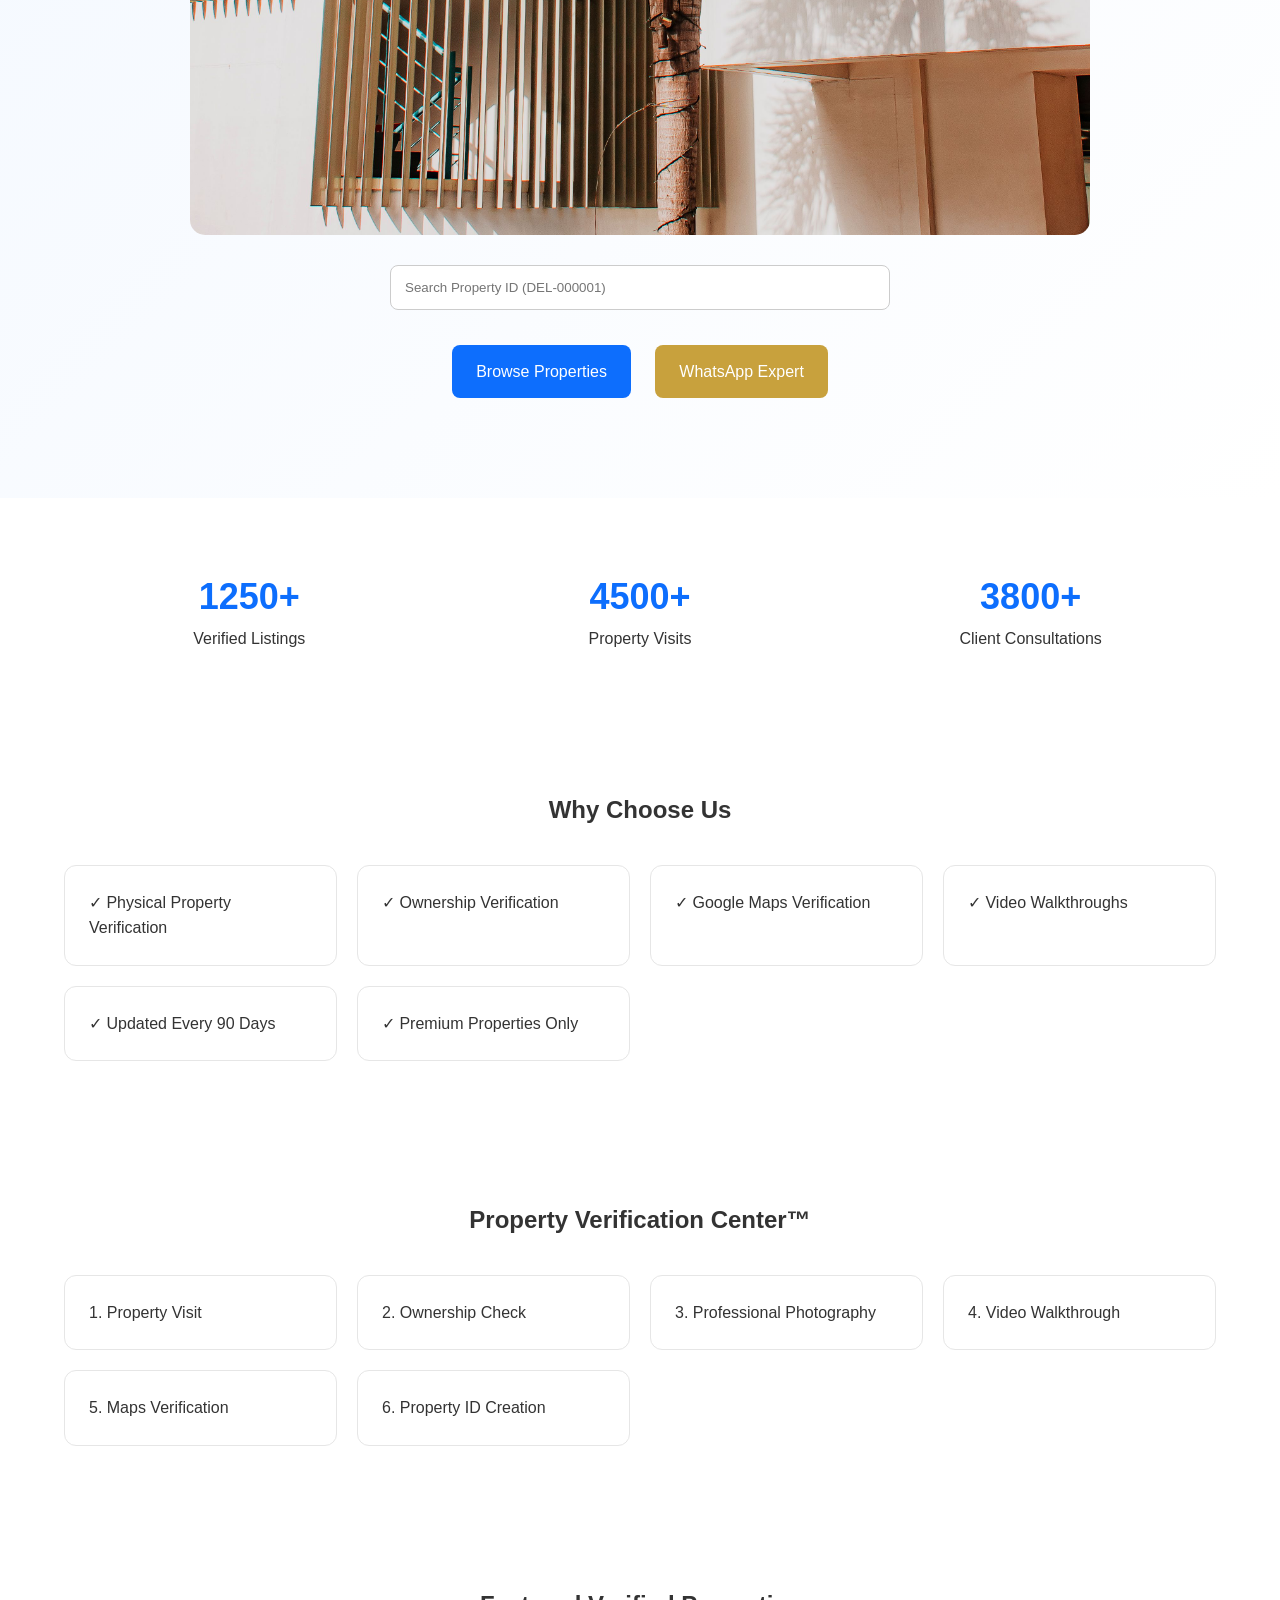
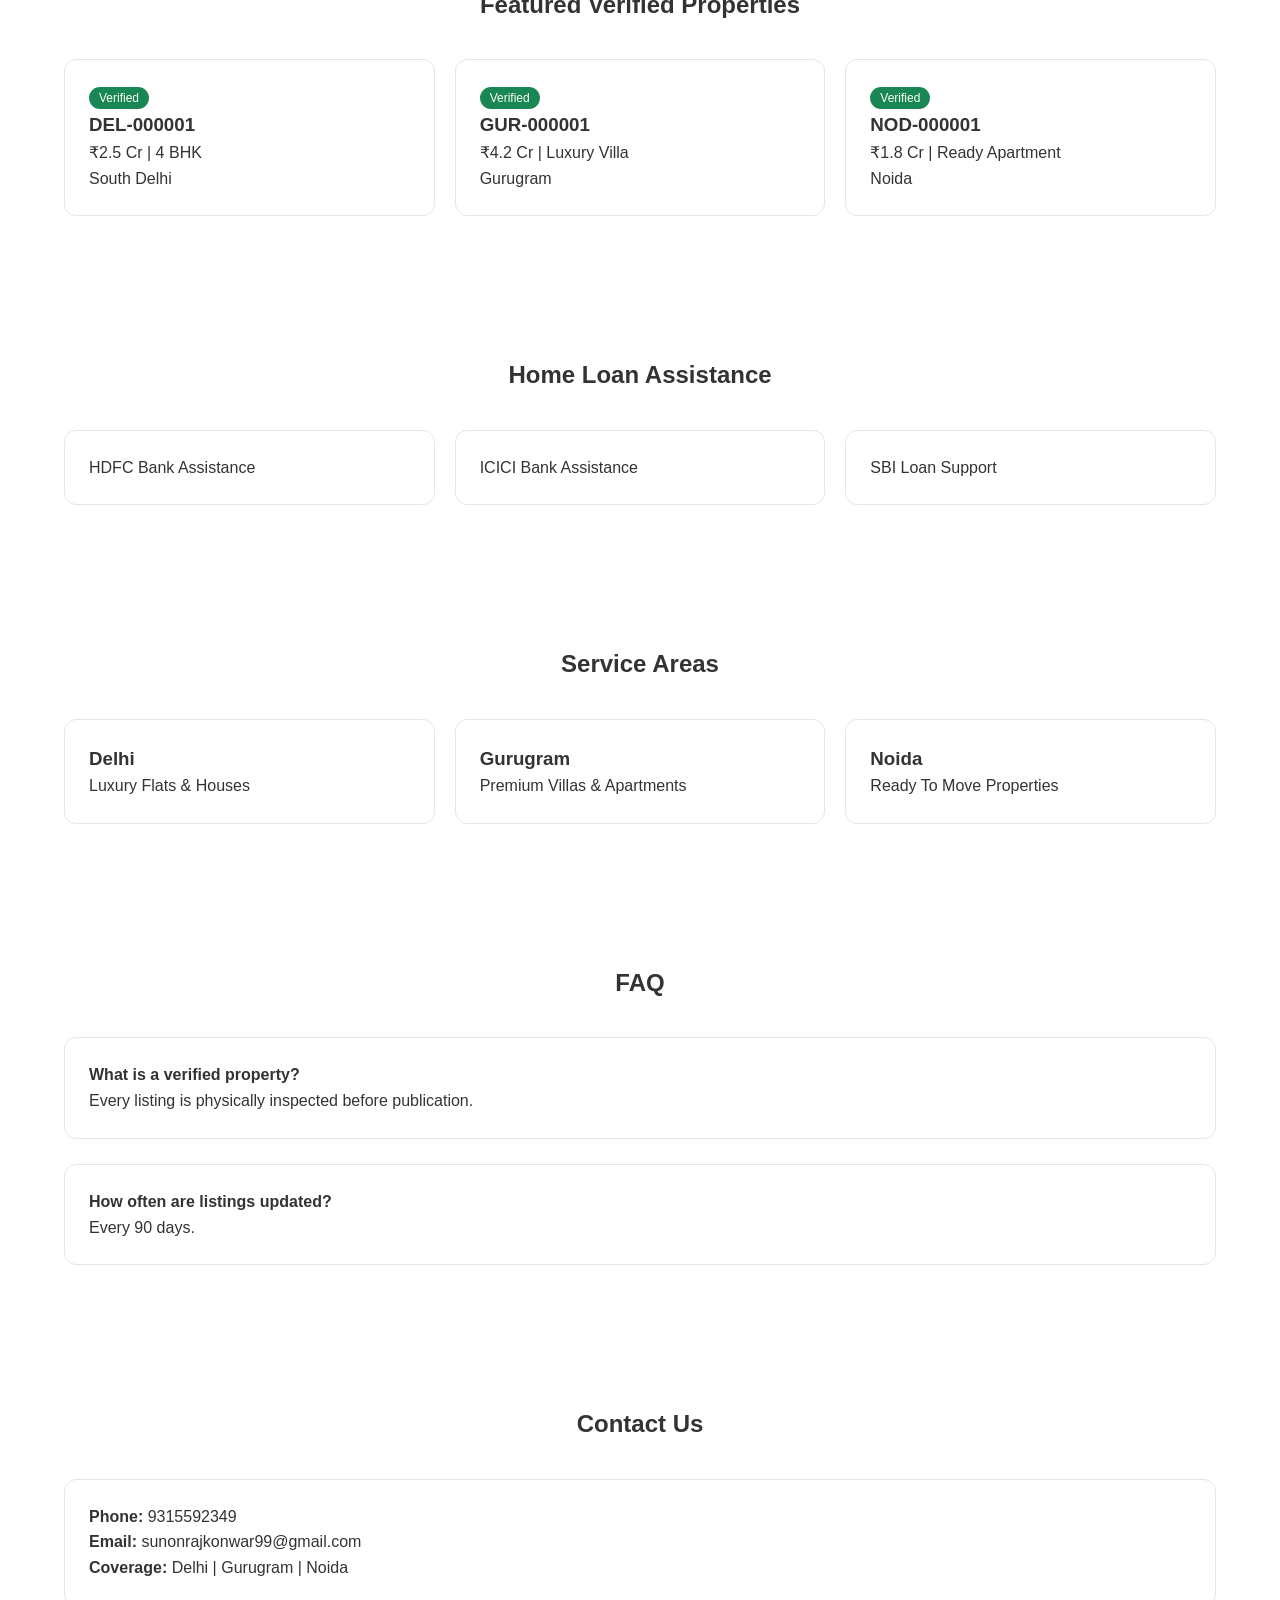
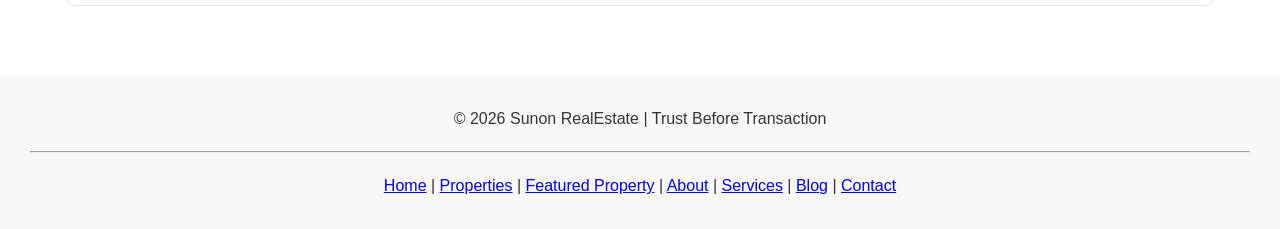
==== commit d17089ab: "Update index.html" ====
--- a/index.html
+++ b/index.html
@@ -61,6 +61,9 @@
 <div class="container">
 <h1>Verified Luxury Properties. No Fake Listings.</h1>
 <p>Every property is physically verified, ownership checked, Google Maps verified and updated every 90 days.</p>
+<img src="images/villa1.jpg"
+     alt="Luxury Villa"
+     style="width:100%;max-width:900px;border-radius:15px;margin:30px auto;display:block;">
 
 <div class="search">
 <input type="text" placeholder="Search Property ID (DEL-000001)">
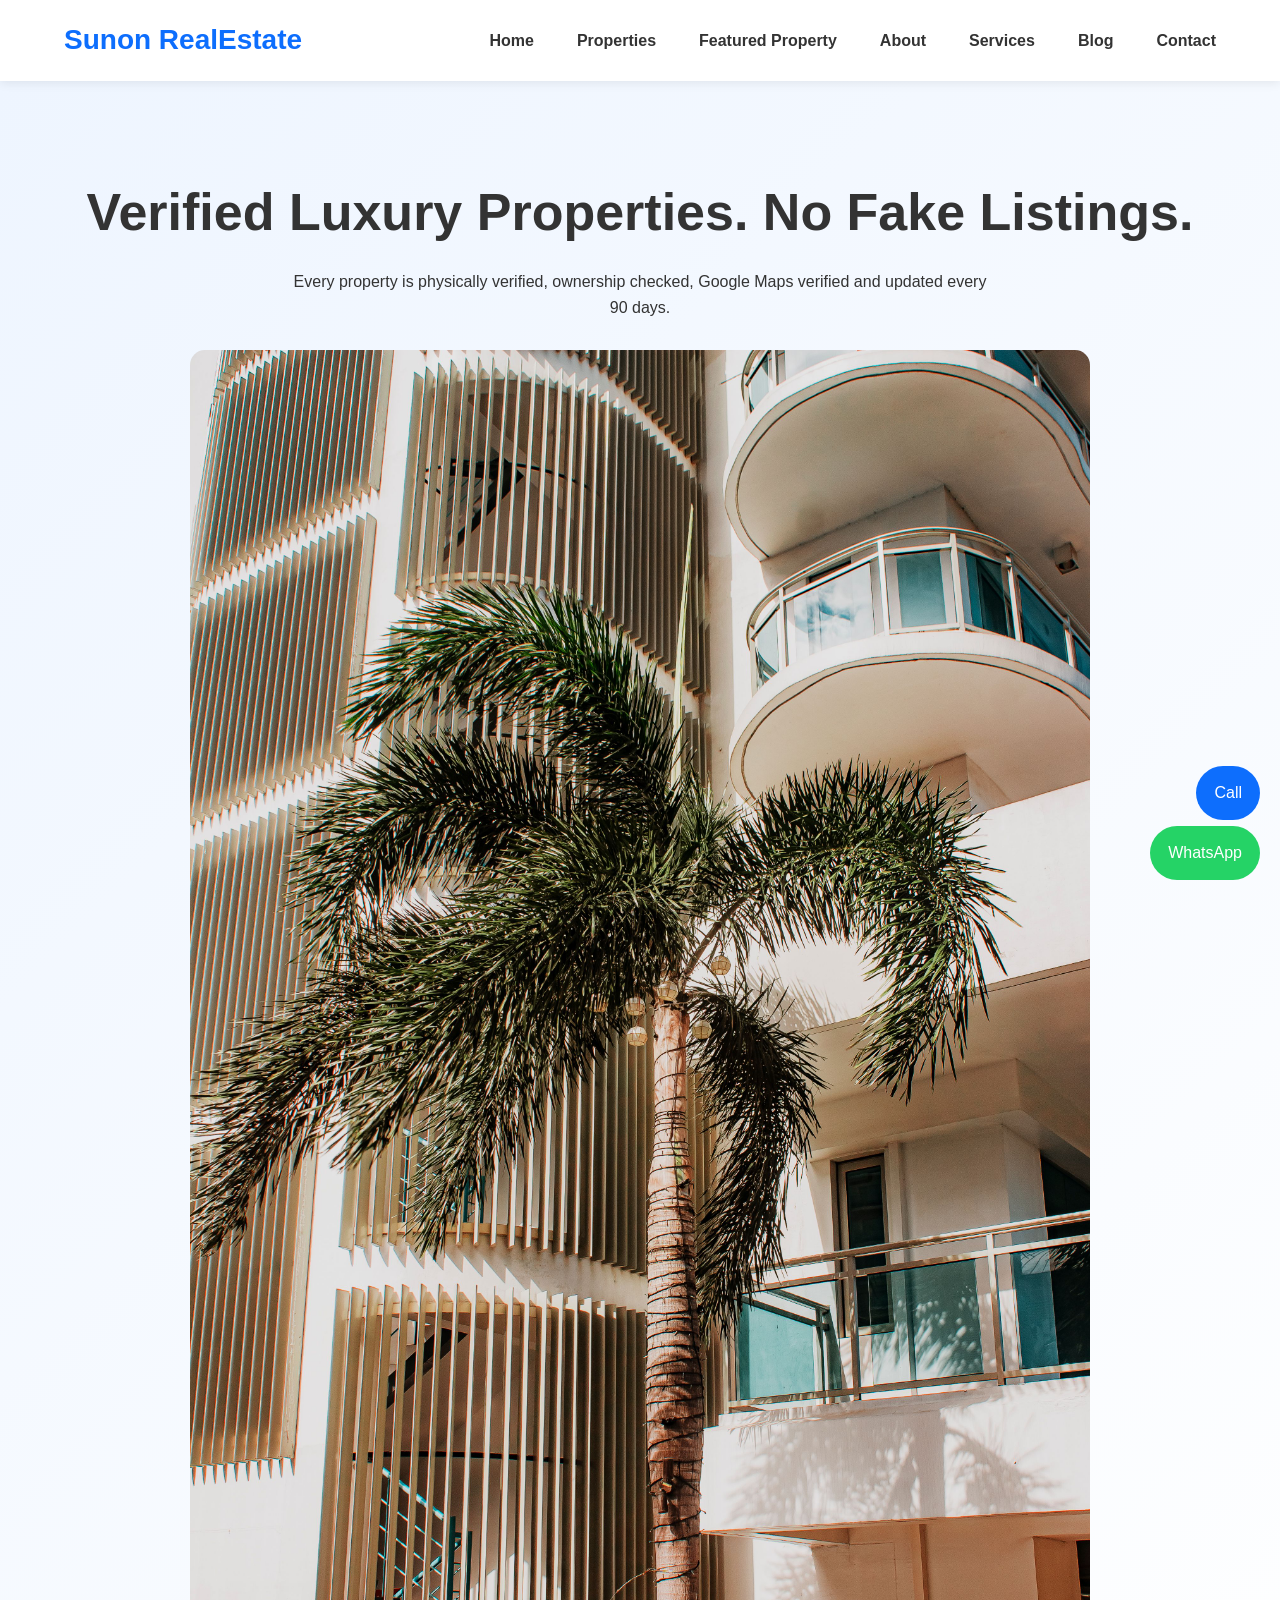
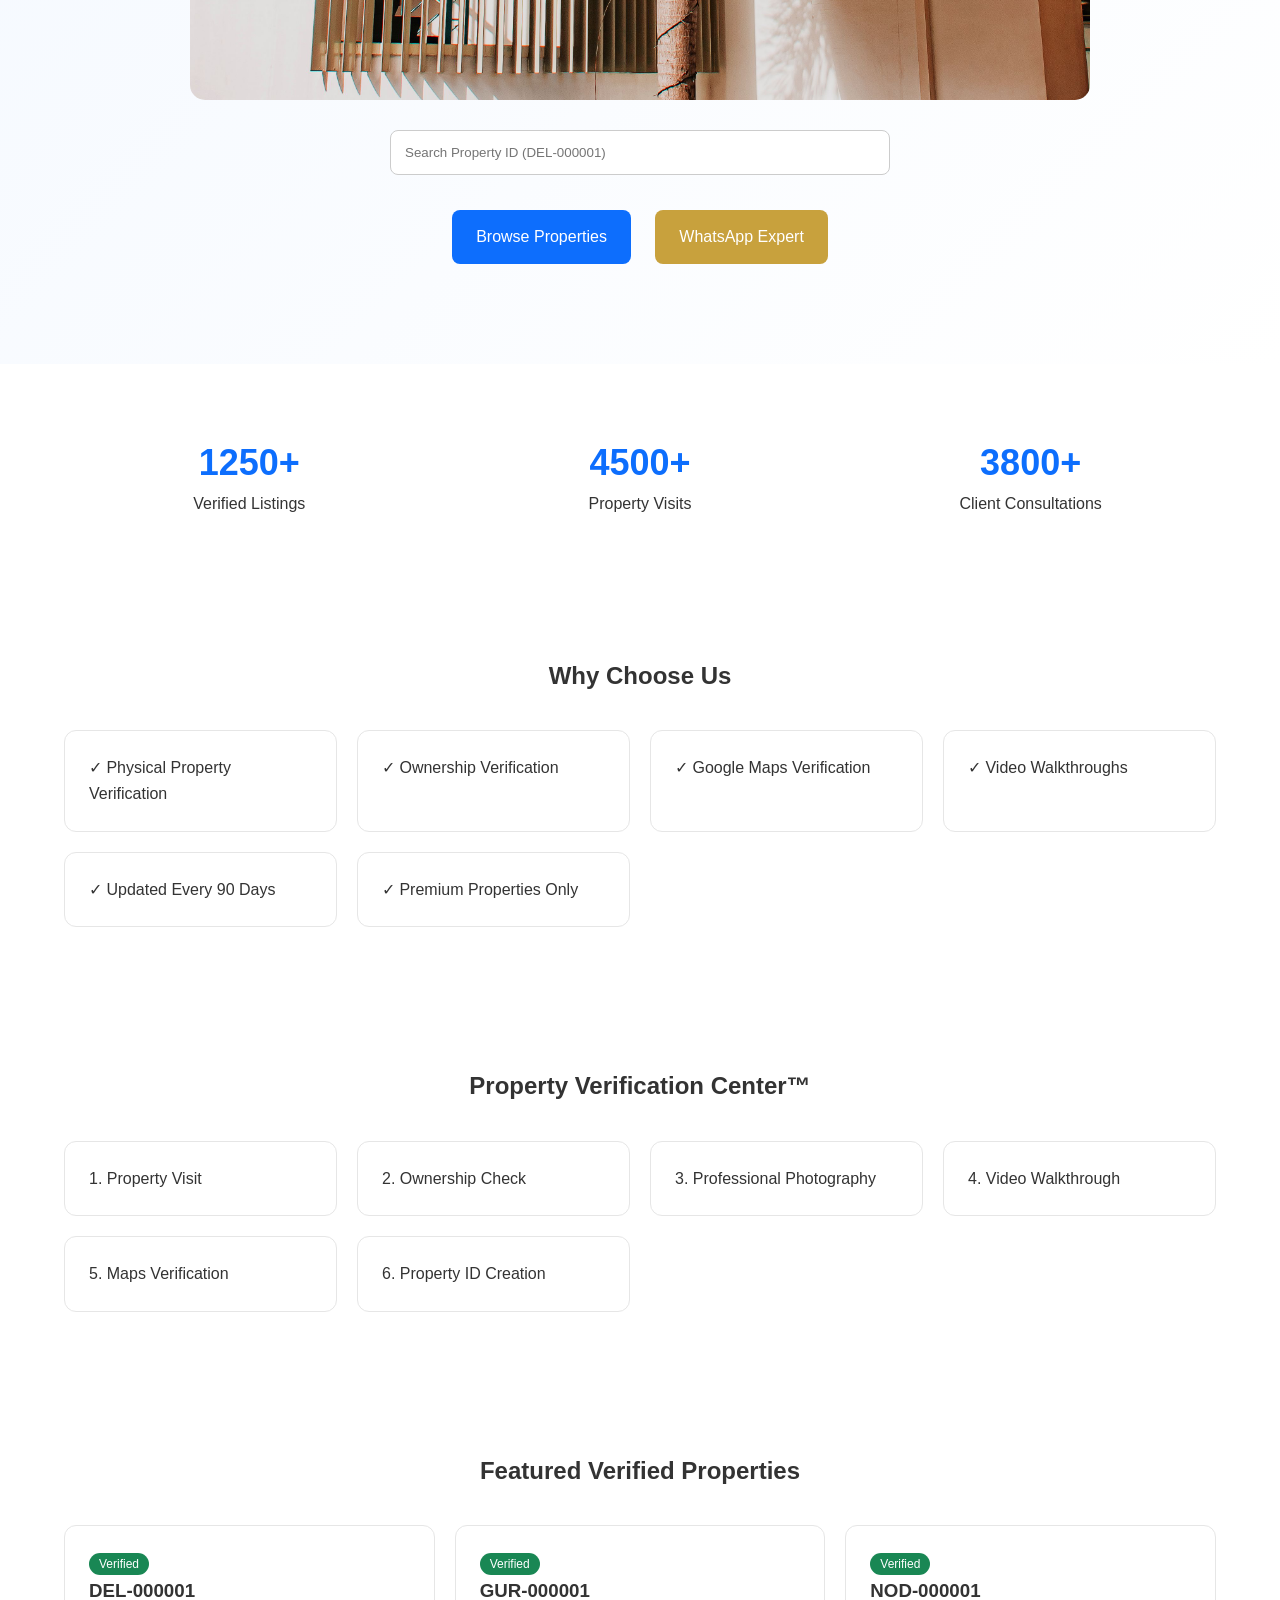
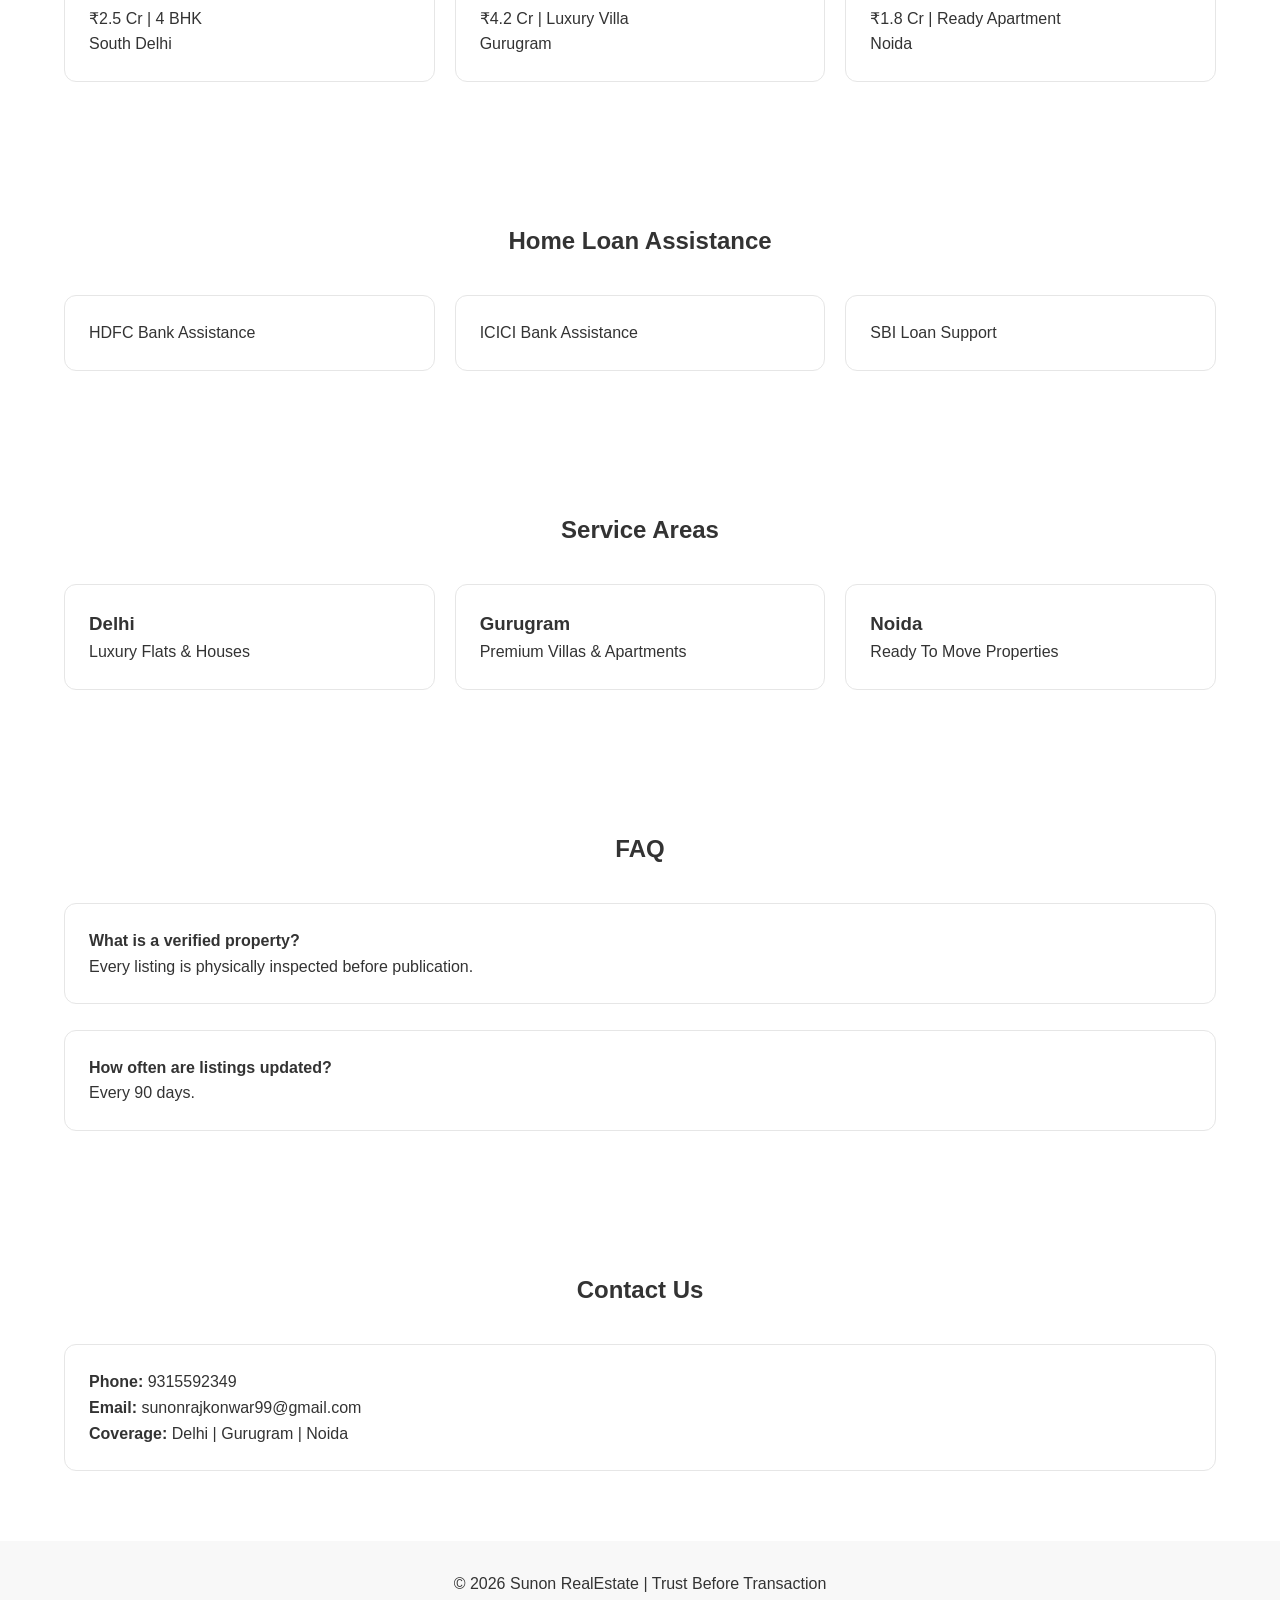
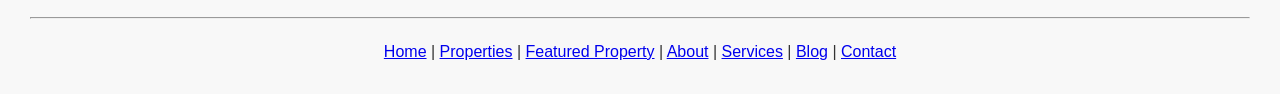
==== commit a7ae5891: "Update index.html" ====
--- a/index.html
+++ b/index.html
@@ -31,6 +31,25 @@
 .whatsapp{bottom:20px;background:#25D366}
 .call{bottom:80px;background:#0d6efd}
 h2{text-align:center;margin-bottom:35px}
+     nav ul{
+display:flex;
+list-style:none;
+gap:25px;
+justify-content:flex-end;
+align-items:center;
+padding:0;
+margin:0;
+}
+
+nav li{
+list-style:none;
+}
+
+nav a{
+text-decoration:none;
+color:#333;
+font-weight:600;
+}
 </style>
 </head>
 <body>
